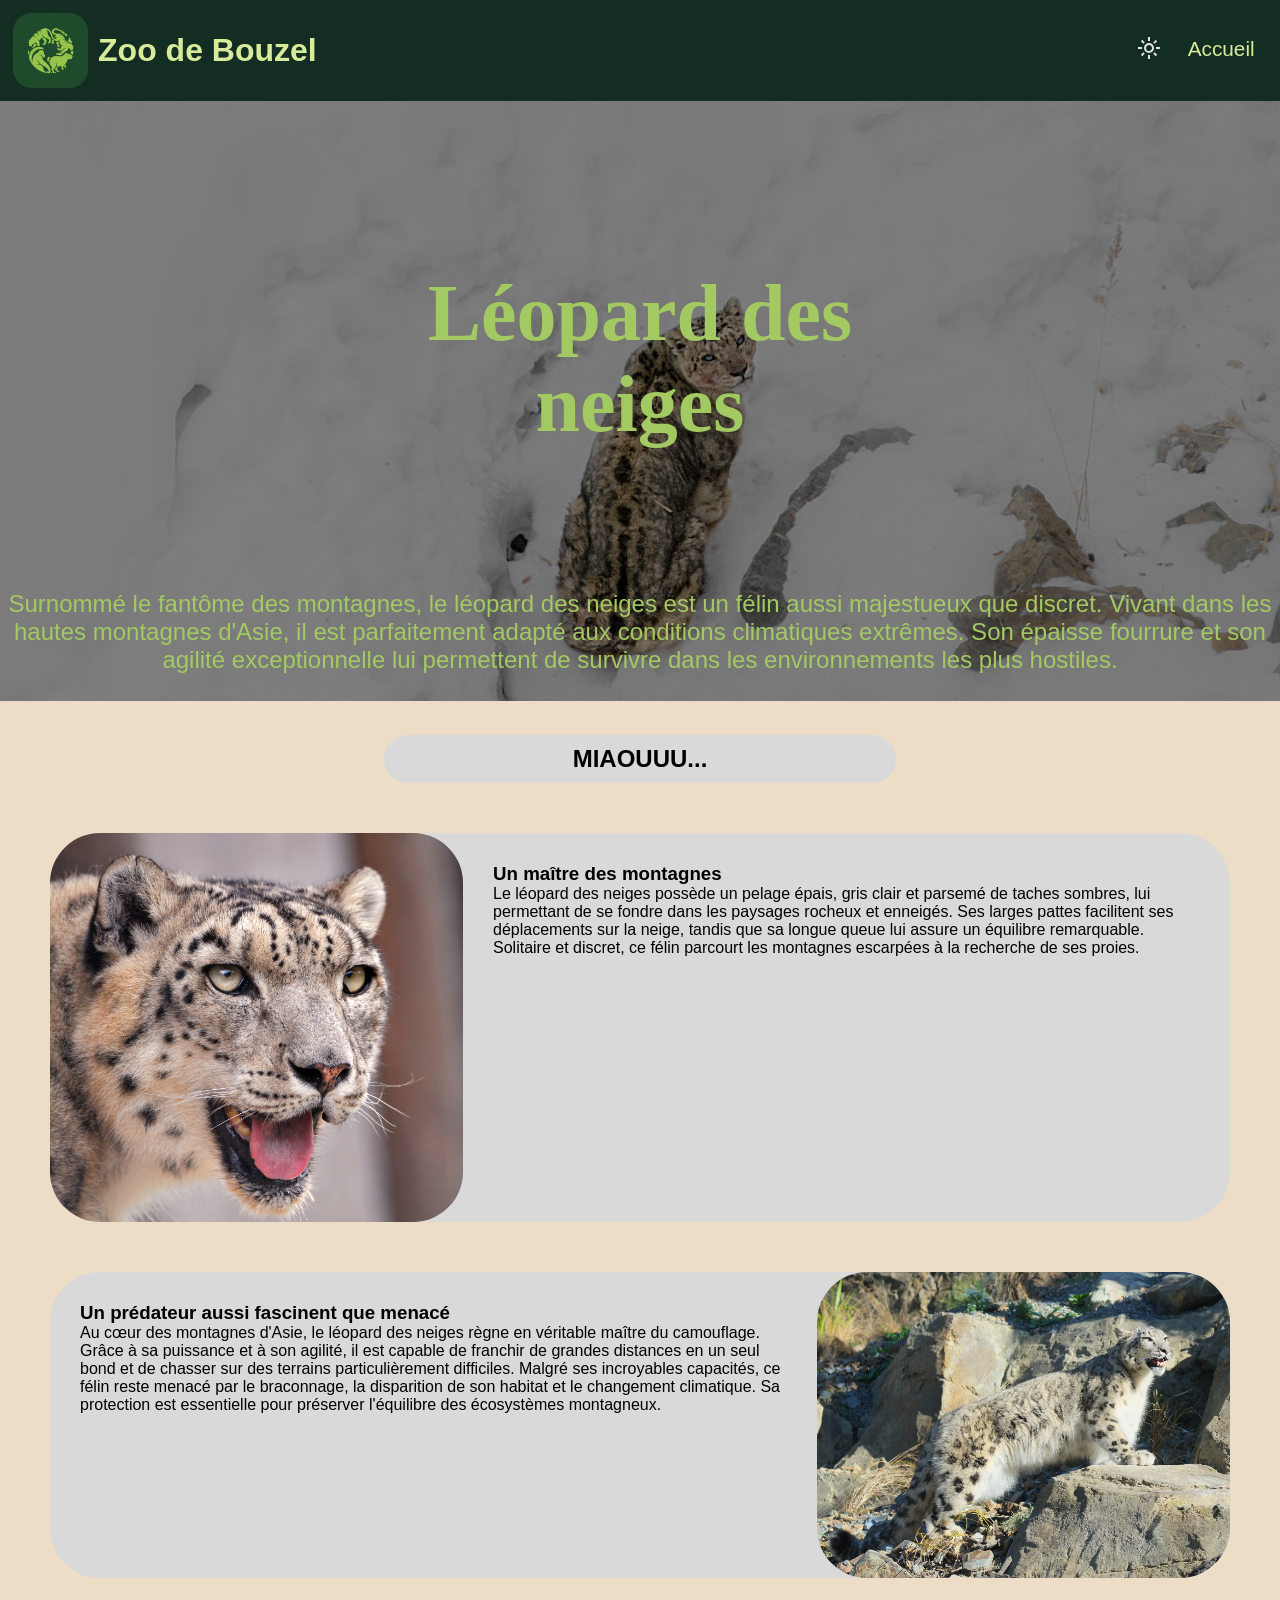
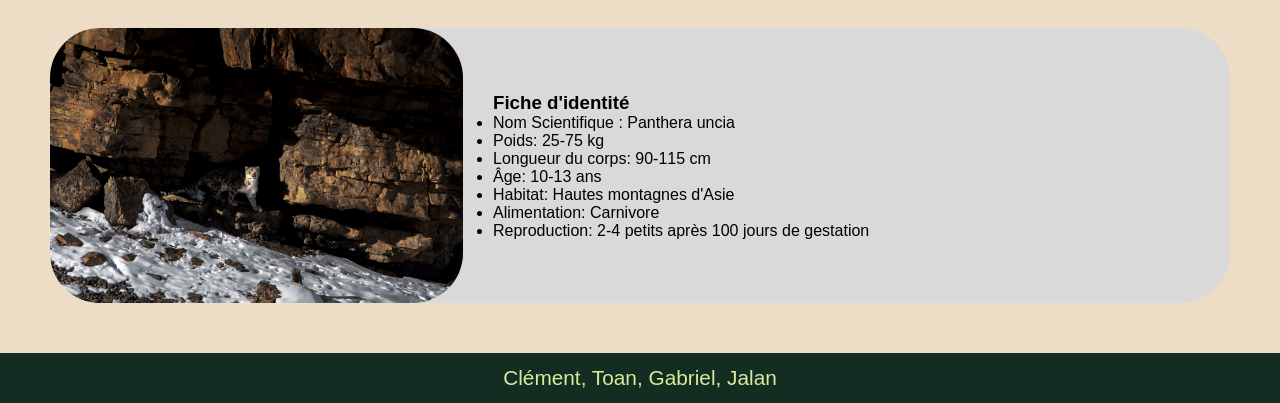
==== pages/animalClement.html @ 20b4ce11 "Ajout d'attributs alt aux images et amélioration de l'accessibilité du bouton de changement de thème" ====
<!DOCTYPE html>
<html lang="en">
<head>
    <meta charset="UTF-8">
    <meta name="viewport" content="width=device-width, initial-scale=1.0">
    <link rel="icon" type="image/png" href="../Autres/logo.png">
    <link rel="stylesheet" href="../css/global.css">
    <link rel="stylesheet" href="../css/animalClement.css">
    <link rel="stylesheet" id="theme" href="../css/light.css">
    <script src="../js/theme-changer.js" defer></script>
    <title>Leopard</title>
</head>
<body>
    <!-- Header -->
    <header>
        <img alt="Logo du Zoo" id="logo_header" src="../Autres/logo.png">
        <h1 id = "titre">Zoo de Bouzel</h1>
        <button aria-label="Changer le thème" class ="in_header" id="themeChanger" type="button"> <!-- Bouton pour changer le thème / aria-label permet de décrire l'objectif du bouton et aria-hidden="true" permet de cacher le contenu du bouton pour les utilisateurs de lecteurs d'écran -->
            <span aria-hidden="true">
                <svg xmlns="http://www.w3.org/2000/svg" viewBox="0 0 24 24" height="24px" width="24px" fill="#e3e3e3"><path d="M12,21q-3.75,0-6.38-2.63T3,12T5.63,5.63T12,3q0.35,0 0.69,0.02q0.34,0.02 0.66,0.07q-1.03,0.73-1.64,1.89T11.1,7.5q0,2.25 1.57,3.82T16.5,12.9q1.38,0 2.53-0.61t1.88-1.64q0.05,0.33 0.07,0.66T21,12q0,3.75-2.63,6.38T12,21Zm0-2q2.2,0 3.95-1.21t2.55-3.16q-0.5,0.13-1,0.2t-1,0.08q-3.07,0-5.24-2.16Q9.1,10.58 9.1,7.5q0-0.5 0.08-1t0.2-1Q7.43,6.3 6.21,8.05T5,12q0,2.9 2.05,4.95T12,19Zm-0.25-6.75Z"/></svg>
                <svg xmlns="http://www.w3.org/2000/svg" viewBox="0 0 24 24" height="24px" width="24px" fill="#e3e3e3"><path d="M14.13,14.13Q15,13.25 15,12T14.13,9.88T12,9T9.88,9.88T9,12t0.88,2.13T12,15t2.13-0.88ZM8.46,15.54Q7,14.08 7,12Q7,9.92 8.46,8.46T12,7t3.54,1.46T17,12t-1.46,3.54T12,17q-2.07,0-3.54-1.46ZM5,13H1V11H5v2Zm18,0H19V11h4v2ZM11,5V1h2V5H11Zm0,18V19h2v4H11ZM6.4,7.75L3.88,5.32L5.3,3.85l2.4,2.5L6.4,7.75Zm12.3,12.4l-2.42-2.52l1.32-1.38l2.52,2.43L18.7,20.15ZM16.25,6.4l2.43-2.52L20.15,5.3l-2.5,2.4l-1.4-1.3ZM3.85,18.7l2.53-2.43L7.75,17.6L5.33,20.13L3.85,18.7ZM12,12Z"/></svg>
            </span>
        </button>
        <a class= "in_header" href="../index.html">Accueil</a>
    </header>
    <!-- Background image with animal name -->
    <div class="image_titre">
        <img class="title" alt="Snow leopard in the snow" id="bg_leopard" src="../Autres/Snow_leopard_in_fully_covered_snow.jpg">
        <h1 id="title_animal">Léopard des neiges</h1>
        <p id="sub_title">Surnommé le fantôme des montagnes, 
            le léopard des neiges est un félin aussi majestueux que discret. 
            Vivant dans les hautes montagnes d'Asie, 
            il est parfaitement adapté aux conditions climatiques extrêmes. 
            Son épaisse fourrure et son agilité exceptionnelle lui permettent de survivre 
            dans les environnements les plus hostiles.</p>
    </div>
    <!-- Animal sound -->
    <h2>MIAOUUU...</h2>
    <!-- Global animal description -->
    <div class="card">
        <img id="animal_face" alt="Snow leopard face" class="leopard" src="../Autres/Snow_leopard_portrait.jpg">
        <div class="content">
            <h3 >Un maître des montagnes</h3>

            <p>Le léopard des neiges possède un pelage épais, 
                gris clair et parsemé de taches sombres, 
                lui permettant de se fondre dans les paysages rocheux et enneigés. 
                Ses larges pattes facilitent ses déplacements sur la neige, 
                tandis que sa longue queue lui assure un équilibre remarquable. 
                Solitaire et discret, 
                ce félin parcourt les montagnes escarpées à la recherche de ses proies.</p>
        </div>
    </div>
    <!-- Importante information -->
    <div class="card" id="reverse_card">
        <img class="leopard" alt="Snow leopard standing among rocks" src="../Autres/Snow_Leopard_standing_among_rocks.jpg">
        <div class="content">
            <h3>Un prédateur aussi fascinent que menacé</h3>
            <p>Au cœur des montagnes d'Asie, 
                le léopard des neiges règne en véritable maître du camouflage. 
                Grâce à sa puissance et à son agilité, 
                il est capable de franchir de grandes distances en un seul bond et de chasser 
                sur des terrains particulièrement difficiles. Malgré ses incroyables capacités, 
                ce félin reste menacé par le braconnage, 
                la disparition de son habitat et le changement climatique. 
                Sa protection est essentielle pour préserver l'équilibre des écosystèmes montagneux.</p>
        </div>
    </div>
    <!-- Precise description -->
    <div class="card">
        <img class="leopard" alt="Snow leopard in a cavity" src="../Autres/Snow_leopard_in_rock_cavity.jpg">
        <div class="content" id="id_card">
        <h3>Fiche d'identité</h3>
        <ul>
            <li>Nom Scientifique : Panthera uncia</li>
            <li>Poids: 25-75 kg</li>
            <li>Longueur du corps: 90-115 cm</li>
            <li>Âge: 10-13 ans</li>
            <li>Habitat: Hautes montagnes d'Asie</li>
            <li>Alimentation: Carnivore</li>
            <li>Reproduction: 2-4 petits après 100 jours de gestation</li>
        </ul>
        </div>
    </div>
    <!-- Footer -->
    <footer>
        <p class= "in_footer">Clément, Toan, Gabriel, Jalan</p>
    </footer>
</body>
</html>
---- css/global.css ----
* {
  box-sizing: border-box;
  margin: 0;
  padding: 0;
}
body {
  font-family: "Helvetica Neue", Helvetica, Arial, sans-serif;
  margin: 0px;
}

header {
	position:sticky;
	z-index: 10;
	top:0px;
	left:0px;
	padding: 1%;

	
	display:flex;
	flex-direction: row;
	
	justify-content: space-between;
	align-items: center;
}


.in_header {
	
	color:#D8EB9A;
	padding: 1%;
	margin: 0px;
	text-decoration: none;
	text-align: center;
	border-bottom: 2px solid;
	border-color: #d8eb9a00;

	font-size: 130%;
	transition: 0.5s;
}

.in_footer{
	color:#D8EB9A;
	padding: 1%;
	margin: 0px;
	text-decoration: none;
	text-align: center;
	font-size: 130%;
}

#logo_header {
	max-width : 6%;
	height: auto;
	transition: 0.5s; 
}
#logo_header:hover {
	transform: scale(1.1);
}
#titre{
	text-align: left;
	font-size:200%;
	margin: 0px;
	height: 100%;
	width: 100%;
	padding-left: 10px;
}

.conteneur {
  max-width: 1440px;
  margin: 0 auto;
  padding: 20px;
}

a {
	text-decoration: none;
}
---- css/animalClement.css ----
html{
    background-color: #EEDDC6;
}
p{
    font-family:sans-serif;
}
header {
    z-index: 1;
}
h3{
    font-family:sans-serif;
}

.card{
    display: flex;
    background-color: #d9d9d9;
    border-radius: 50px;
    margin: 50px;    
}

h2{
    margin: 30px 30%;
    padding: 10px;
    background-color:#d9d9d9;
    text-align: center;
    border-radius: 50px;
}

#bg_leopard{   
    width: 100% ;
    height: 600px ;
    object-fit: cover;
    object-position: center;
    filter: brightness(0.5);
}
#reverse_card{
    flex-direction: row-reverse;
    
}

#title_animal{
    font-family:regular;
    position: absolute;
    top: 50%;
    left: 50%;
    transform: translate(-50%, -100%);
    font-size: 5rem;
    color: #a3c962;
}
#sub_title{
    
    margin-top: 50px;
    position: absolute;
    top: 60%;
    font-size: 1.5rem;
    color: #a3c962;
}
#id_card{
    display: flex;
    flex-direction: column;
    justify-content: center;}

.image_titre{

    text-align: center;
    color: #a3c962;
}
.content{
    padding: 30px;
}
.leopard{
    width: 35%;
    object-fit: cover;
    object-position: center;
    border-radius: 50px;
}
@media screen and (max-width: 768px) {
    #sub_title{
        font-size: 1rem;
        margin:20px;
    }
    #reverse_card{
        flex-direction: column;
    }
    .card{
        flex-direction: column;
    }
    .leopard{
        width: 80%;
        align-self: center;
        margin: 20px;
    }

}
---- css/light.css ----
/*-----------------------------------global-----------------------------------------------------*/
header{
  	background: #142D23;

}
footer {
	background: #142D23;
}
body{
  color: #000000;

  background-color: #EEDDC6;

}

.in_header {
  background: #142D23;
  color:#D8EB9A;

}
.in_header:hover {
	border-color: #D8EB9A;
}
.in_footer{
	color:#D8EB9A;
}
#titre{
	color:#D8EB9A;
}
/*-----------------------------------index.html-----------------------------------------------------*/
#box1{
  color:#D8EB9A;
}
.switch_box{
  background: #D9D9D9;
}
.switch_box:hover {
    .image_switch {
        translate:  100%;
    }
    .text_box_left {
        color:#000000;
    }
    .text_box_right {
        color:#00000000;
    }
}
.text_box_left{
  color: #000000;
}
.text_box_right{
  color:#000000;
}
#box2{
  background: #E7EDDB;

}
#box3{
  background: #EEDDC6;

}
#horaires{
  color: #866941;
}
#box4{
      background: #E7EDDB;

}
#tarif{
      color: #142D23;

}
#video_box{
  background: #D9D9D9;
}

#themeChanger svg:first-child {
    display: none;
}
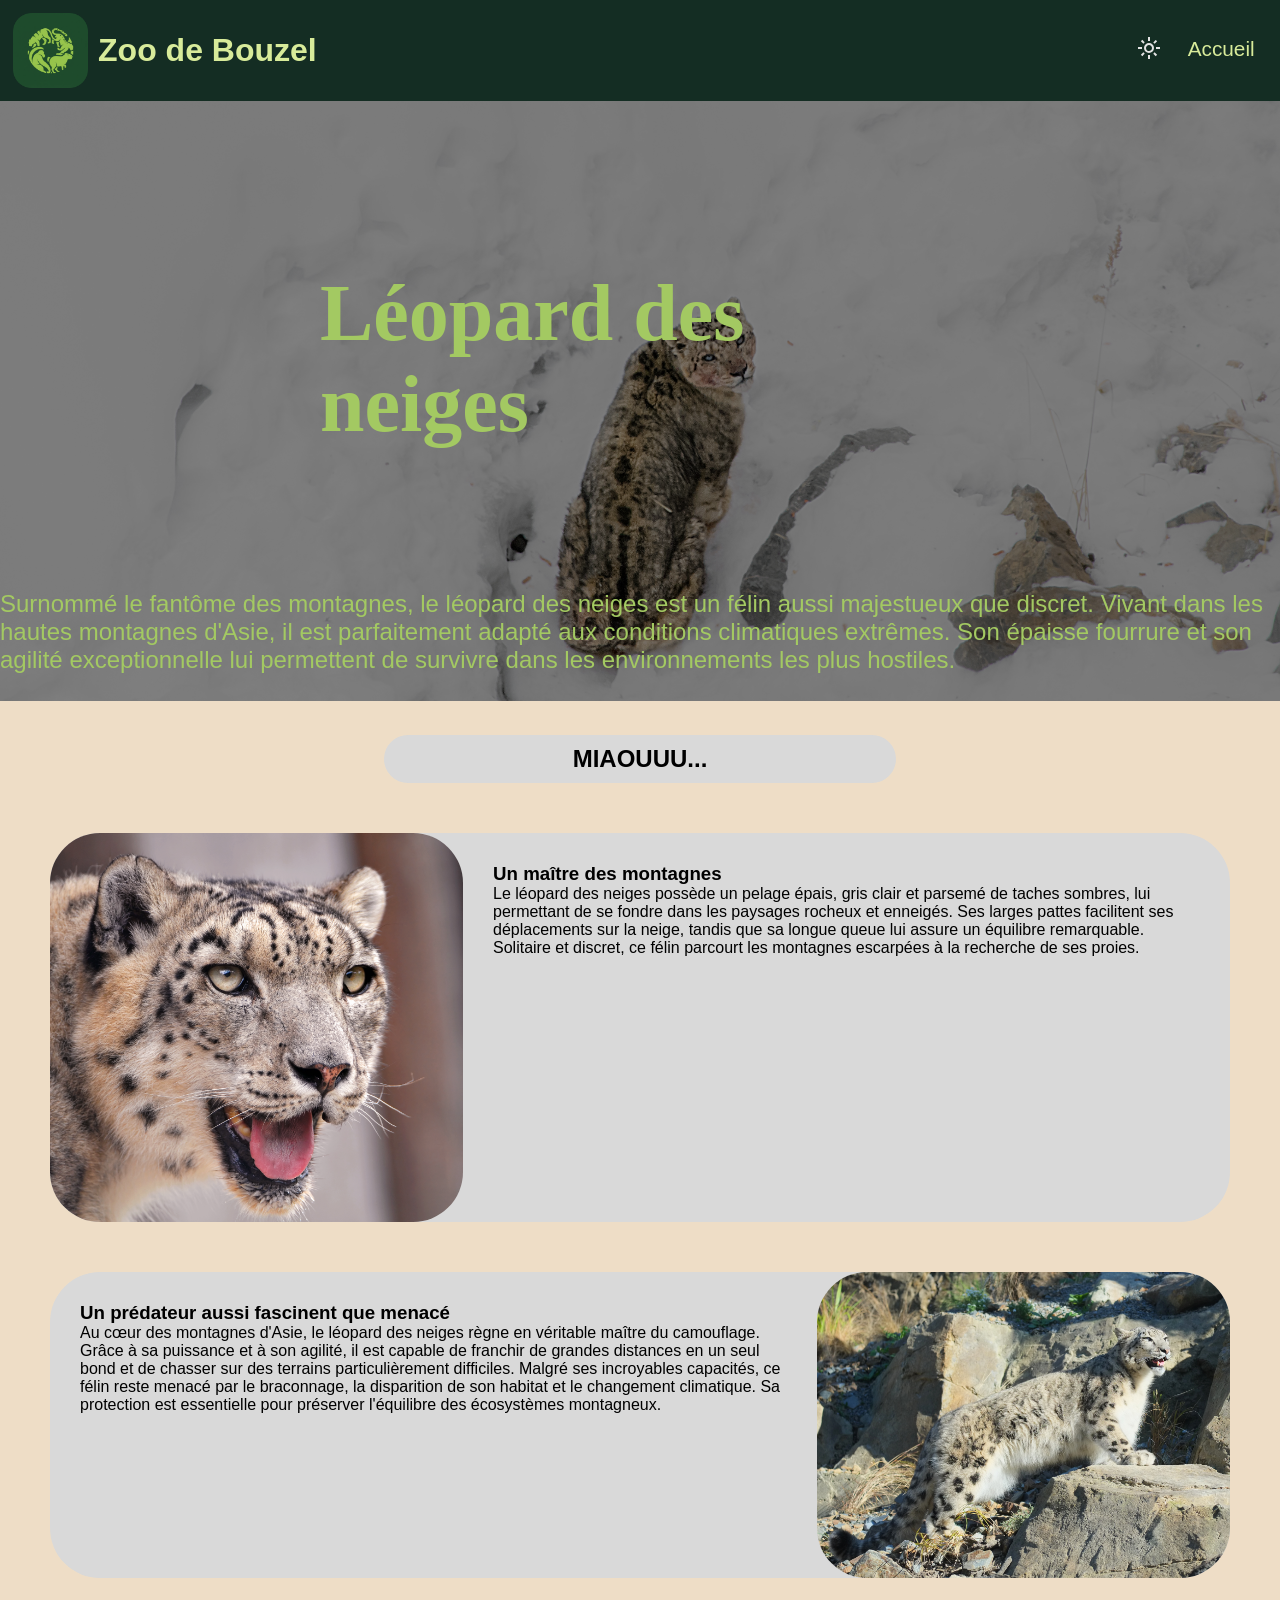
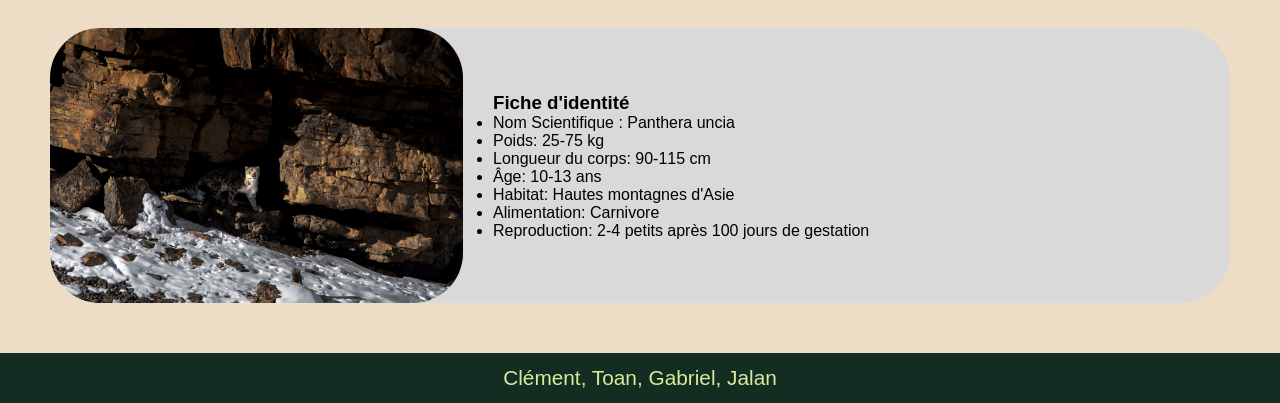
==== commit 3e7e7434: "Update page titles and improve accessibility in animal pages" ====
--- a/pages/animalClement.html
+++ b/pages/animalClement.html
@@ -1,5 +1,5 @@
 <!DOCTYPE html>
-<html lang="en">
+<html lang="fr">
 <head>
     <meta charset="UTF-8">
     <meta name="viewport" content="width=device-width, initial-scale=1.0">
@@ -8,11 +8,11 @@
     <link rel="stylesheet" href="../css/animalClement.css">
     <link rel="stylesheet" id="theme" href="../css/light.css">
     <script src="../js/theme-changer.js" defer></script>
-    <title>Leopard</title>
+    <title>Zoo de Bouzel - Léopard des neiges</title>
 </head>
 <body>
     <!-- Header -->
-    <header>
+<header>
         <img alt="Logo du Zoo" id="logo_header" src="../Autres/logo.png">
         <h1 id = "titre">Zoo de Bouzel</h1>
         <button aria-label="Changer le thème" class ="in_header" id="themeChanger" type="button"> <!-- Bouton pour changer le thème / aria-label permet de décrire l'objectif du bouton et aria-hidden="true" permet de cacher le contenu du bouton pour les utilisateurs de lecteurs d'écran -->
@@ -22,10 +22,10 @@
             </span>
         </button>
         <a class= "in_header" href="../index.html">Accueil</a>
-    </header>
+    </header> 
     <!-- Background image with animal name -->
     <div class="image_titre">
-        <img class="title" alt="Snow leopard in the snow" id="bg_leopard" src="../Autres/Snow_leopard_in_fully_covered_snow.jpg">
+        <img class="title" id="bg_leopard" src="../Autres/Snow_leopard_in_fully_covered_snow.jpg">
         <h1 id="title_animal">Léopard des neiges</h1>
         <p id="sub_title">Surnommé le fantôme des montagnes, 
             le léopard des neiges est un félin aussi majestueux que discret. 
@@ -38,7 +38,7 @@
     <h2>MIAOUUU...</h2>
     <!-- Global animal description -->
     <div class="card">
-        <img id="animal_face" alt="Snow leopard face" class="leopard" src="../Autres/Snow_leopard_portrait.jpg">
+        <img id="animal_face" class="leopard" src="../Autres/Snow_leopard_portrait.jpg">
         <div class="content">
             <h3 >Un maître des montagnes</h3>
 
@@ -53,7 +53,7 @@
     </div>
     <!-- Importante information -->
     <div class="card" id="reverse_card">
-        <img class="leopard" alt="Snow leopard standing among rocks" src="../Autres/Snow_Leopard_standing_among_rocks.jpg">
+        <img class="leopard" src="../Autres/Snow_Leopard_standing_among_rocks.jpg">
         <div class="content">
             <h3>Un prédateur aussi fascinent que menacé</h3>
             <p>Au cœur des montagnes d'Asie, 
@@ -68,7 +68,7 @@
     </div>
     <!-- Precise description -->
     <div class="card">
-        <img class="leopard" alt="Snow leopard in a cavity" src="../Autres/Snow_leopard_in_rock_cavity.jpg">
+        <img class="leopard" src="../Autres/Snow_leopard_in_rock_cavity.jpg">
         <div class="content" id="id_card">
         <h3>Fiche d'identité</h3>
         <ul>
--- a/css/animalClement.css
+++ b/css/animalClement.css
@@ -60,7 +60,7 @@
     flex-direction: column;
     justify-content: center;}
 
-.image_titre{
+.image_title{
 
     text-align: center;
     color: #a3c962;
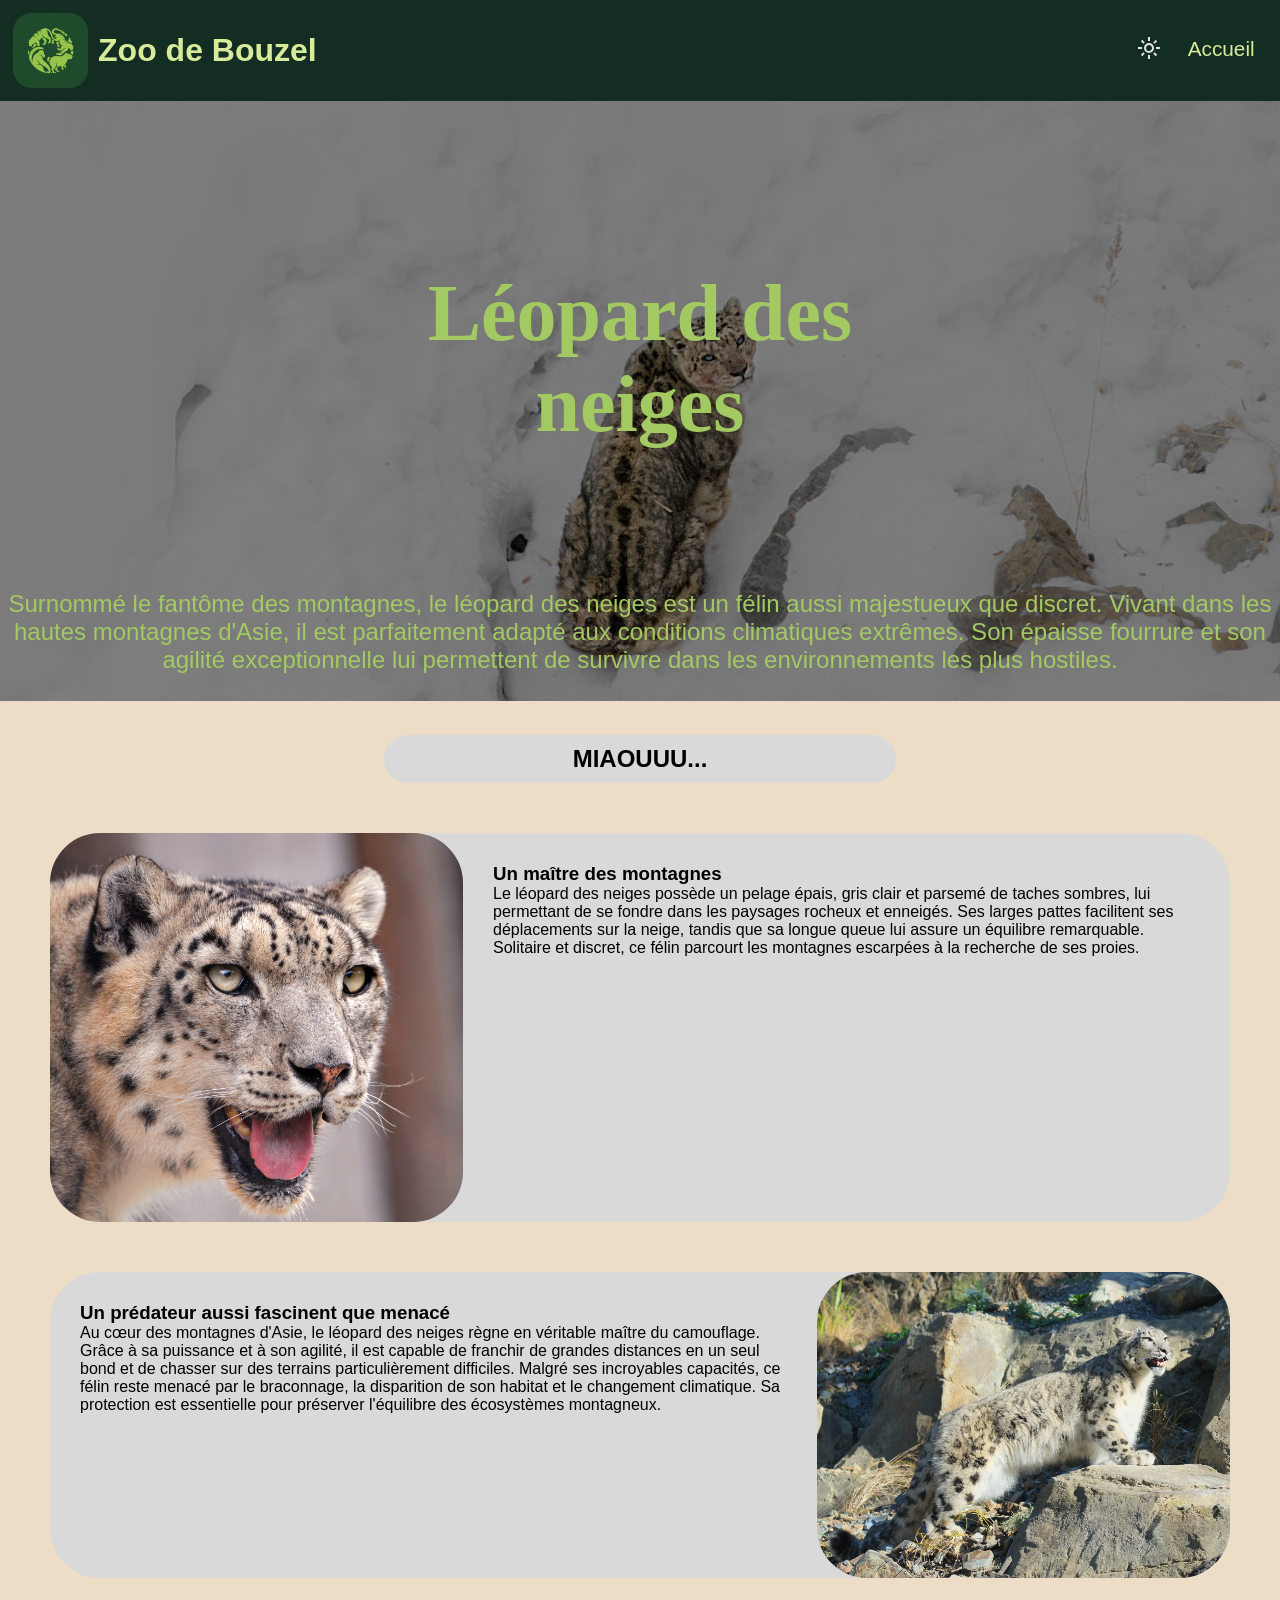
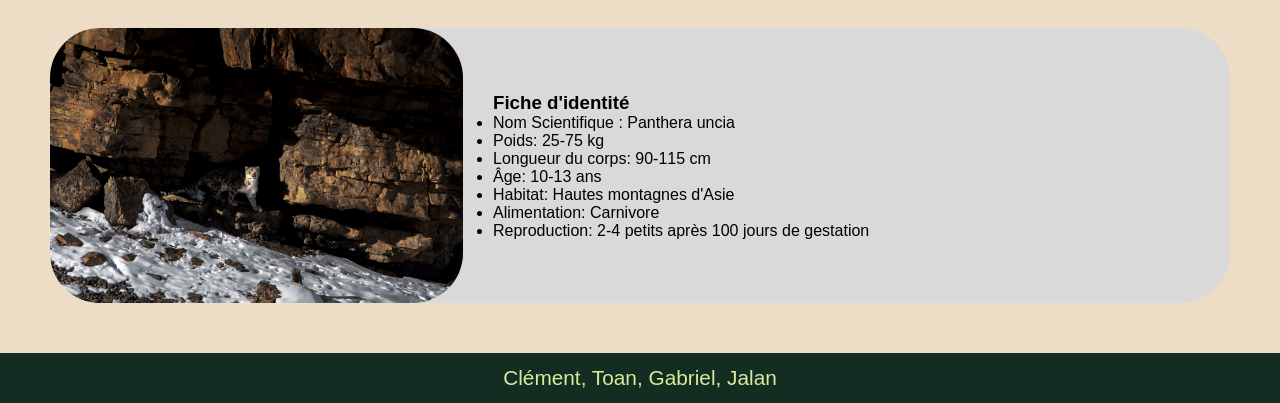
==== commit d93d5c19: "Merge branch 'main' of https://github.com/Clement-Barre/Projet-R1.02" ====
--- a/pages/animalClement.html
+++ b/pages/animalClement.html
@@ -24,8 +24,8 @@
         <a class= "in_header" href="../index.html">Accueil</a>
     </header> 
     <!-- Background image with animal name -->
-    <div class="image_titre">
-        <img class="title" id="bg_leopard" src="../Autres/Snow_leopard_in_fully_covered_snow.jpg">
+    <div class="image_title">
+        <img class="title" alt="Snow leopard in the snow" id="bg_leopard" src="../Autres/Snow_leopard_in_fully_covered_snow.jpg">
         <h1 id="title_animal">Léopard des neiges</h1>
         <p id="sub_title">Surnommé le fantôme des montagnes, 
             le léopard des neiges est un félin aussi majestueux que discret. 
@@ -38,7 +38,7 @@
     <h2>MIAOUUU...</h2>
     <!-- Global animal description -->
     <div class="card">
-        <img id="animal_face" class="leopard" src="../Autres/Snow_leopard_portrait.jpg">
+        <img id="animal_face" alt="Snow leopard face" class="leopard" src="../Autres/Snow_leopard_portrait.jpg">
         <div class="content">
             <h3 >Un maître des montagnes</h3>
 
@@ -53,7 +53,7 @@
     </div>
     <!-- Importante information -->
     <div class="card" id="reverse_card">
-        <img class="leopard" src="../Autres/Snow_Leopard_standing_among_rocks.jpg">
+        <img class="leopard" alt="Snow leopard standing among rocks" src="../Autres/Snow_Leopard_standing_among_rocks.jpg">
         <div class="content">
             <h3>Un prédateur aussi fascinent que menacé</h3>
             <p>Au cœur des montagnes d'Asie, 
@@ -68,7 +68,7 @@
     </div>
     <!-- Precise description -->
     <div class="card">
-        <img class="leopard" src="../Autres/Snow_leopard_in_rock_cavity.jpg">
+        <img class="leopard" alt="Snow leopard in a cavity" src="../Autres/Snow_leopard_in_rock_cavity.jpg">
         <div class="content" id="id_card">
         <h3>Fiche d'identité</h3>
         <ul>
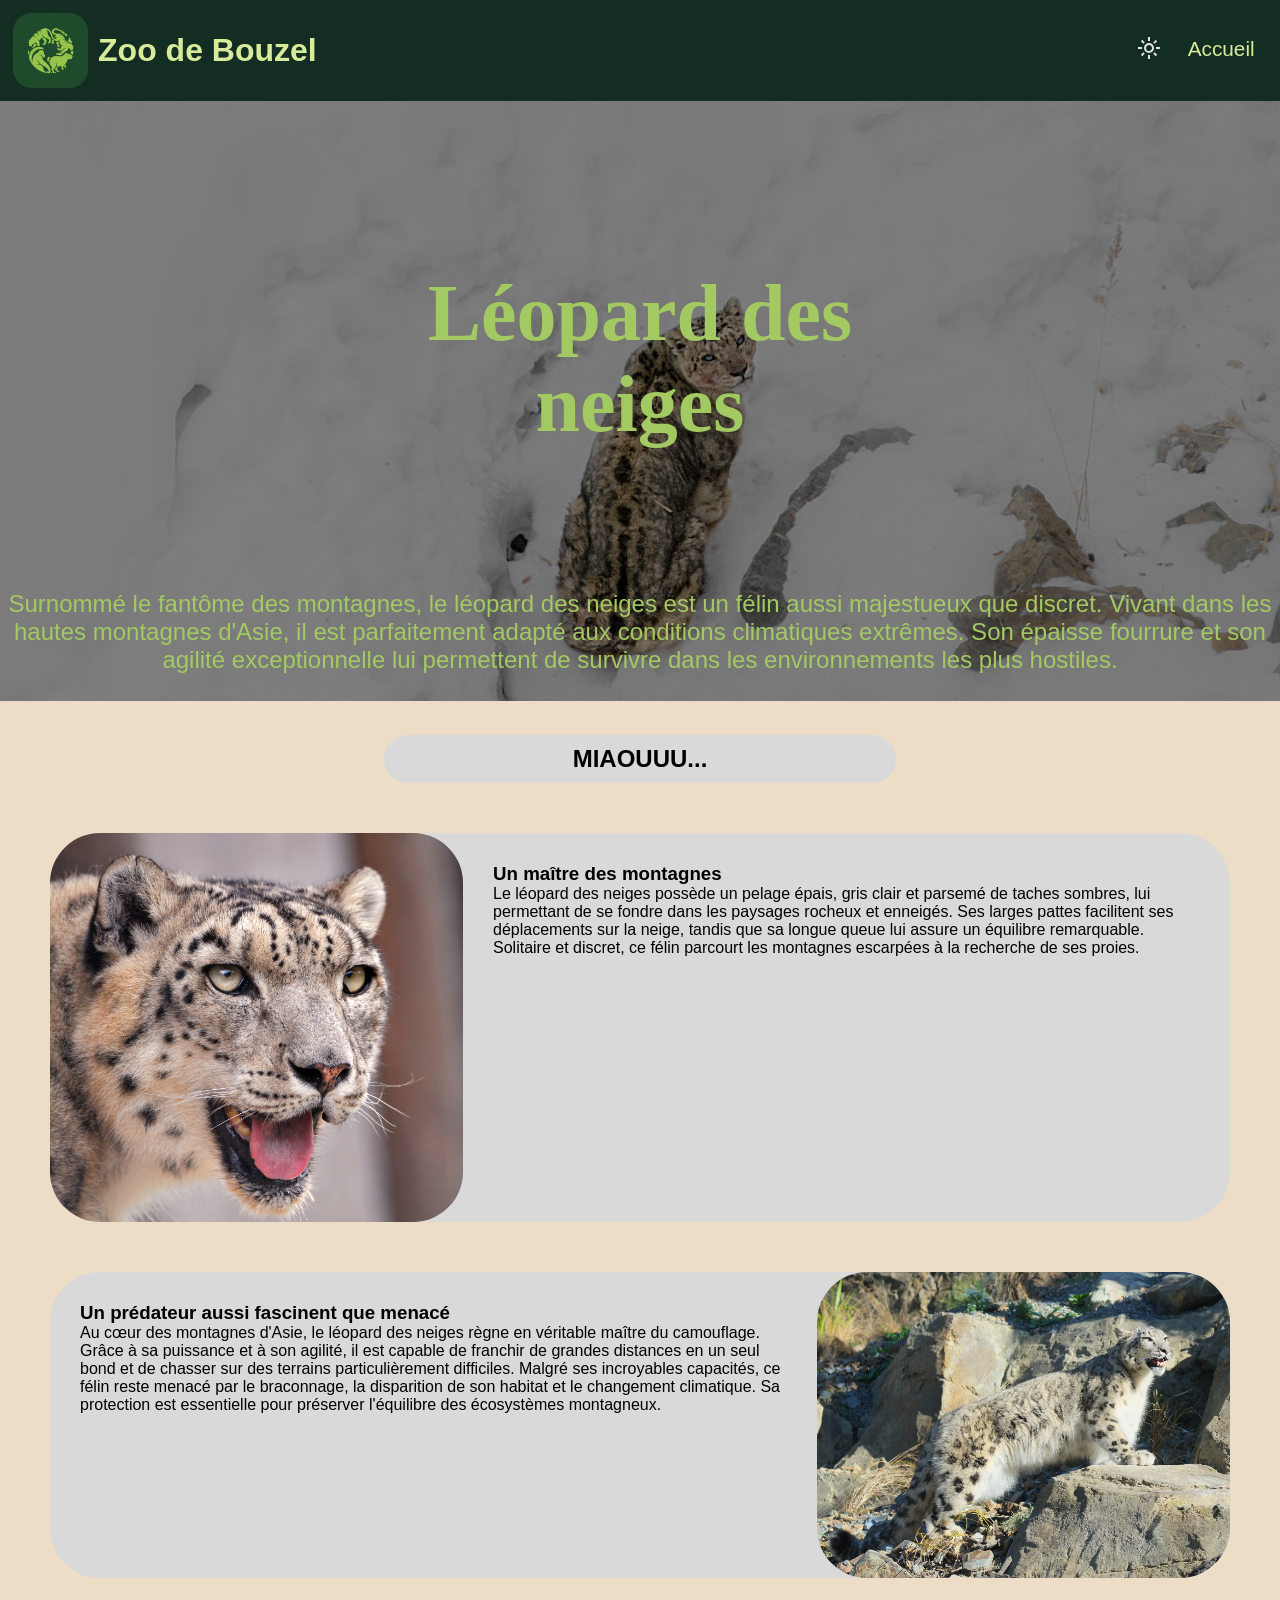
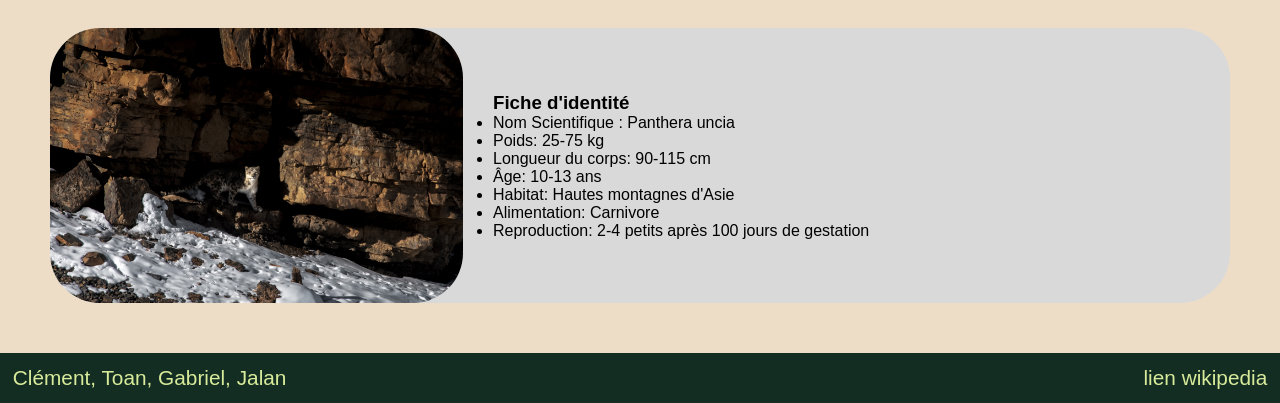
==== commit 879a0a51: "Ajout d'un lien Wikipedia dans le pied de page de animalClement.html et amélioration de la structure" ====
--- a/pages/animalClement.html
+++ b/pages/animalClement.html
@@ -8,11 +8,11 @@
     <link rel="stylesheet" href="../css/animalClement.css">
     <link rel="stylesheet" id="theme" href="../css/light.css">
     <script src="../js/theme-changer.js" defer></script>
-    <title>Zoo de Bouzel - Léopard des neiges</title>
+    <title>Leopard</title>
 </head>
 <body>
     <!-- Header -->
-<header>
+    <header>
         <img alt="Logo du Zoo" id="logo_header" src="../Autres/logo.png">
         <h1 id = "titre">Zoo de Bouzel</h1>
         <button aria-label="Changer le thème" class ="in_header" id="themeChanger" type="button"> <!-- Bouton pour changer le thème / aria-label permet de décrire l'objectif du bouton et aria-hidden="true" permet de cacher le contenu du bouton pour les utilisateurs de lecteurs d'écran -->
@@ -22,7 +22,7 @@
             </span>
         </button>
         <a class= "in_header" href="../index.html">Accueil</a>
-    </header> 
+    </header>
     <!-- Background image with animal name -->
     <div class="image_title">
         <img class="title" alt="Snow leopard in the snow" id="bg_leopard" src="../Autres/Snow_leopard_in_fully_covered_snow.jpg">
@@ -85,6 +85,7 @@
     <!-- Footer -->
     <footer>
         <p class= "in_footer">Clément, Toan, Gabriel, Jalan</p>
+        <a class="in_footer" href="https://fr.wikipedia.org/wiki/Panth%C3%A8re_des_neiges">lien wikipedia</a>
     </footer>
 </body>
 </html>
--- a/css/global.css
+++ b/css/global.css
@@ -23,6 +23,11 @@
 	align-items: center;
 }
 
+footer {
+	display:flex;
+	flex-direction: row;
+	justify-content: space-between;
+}
 
 .in_header {
 	
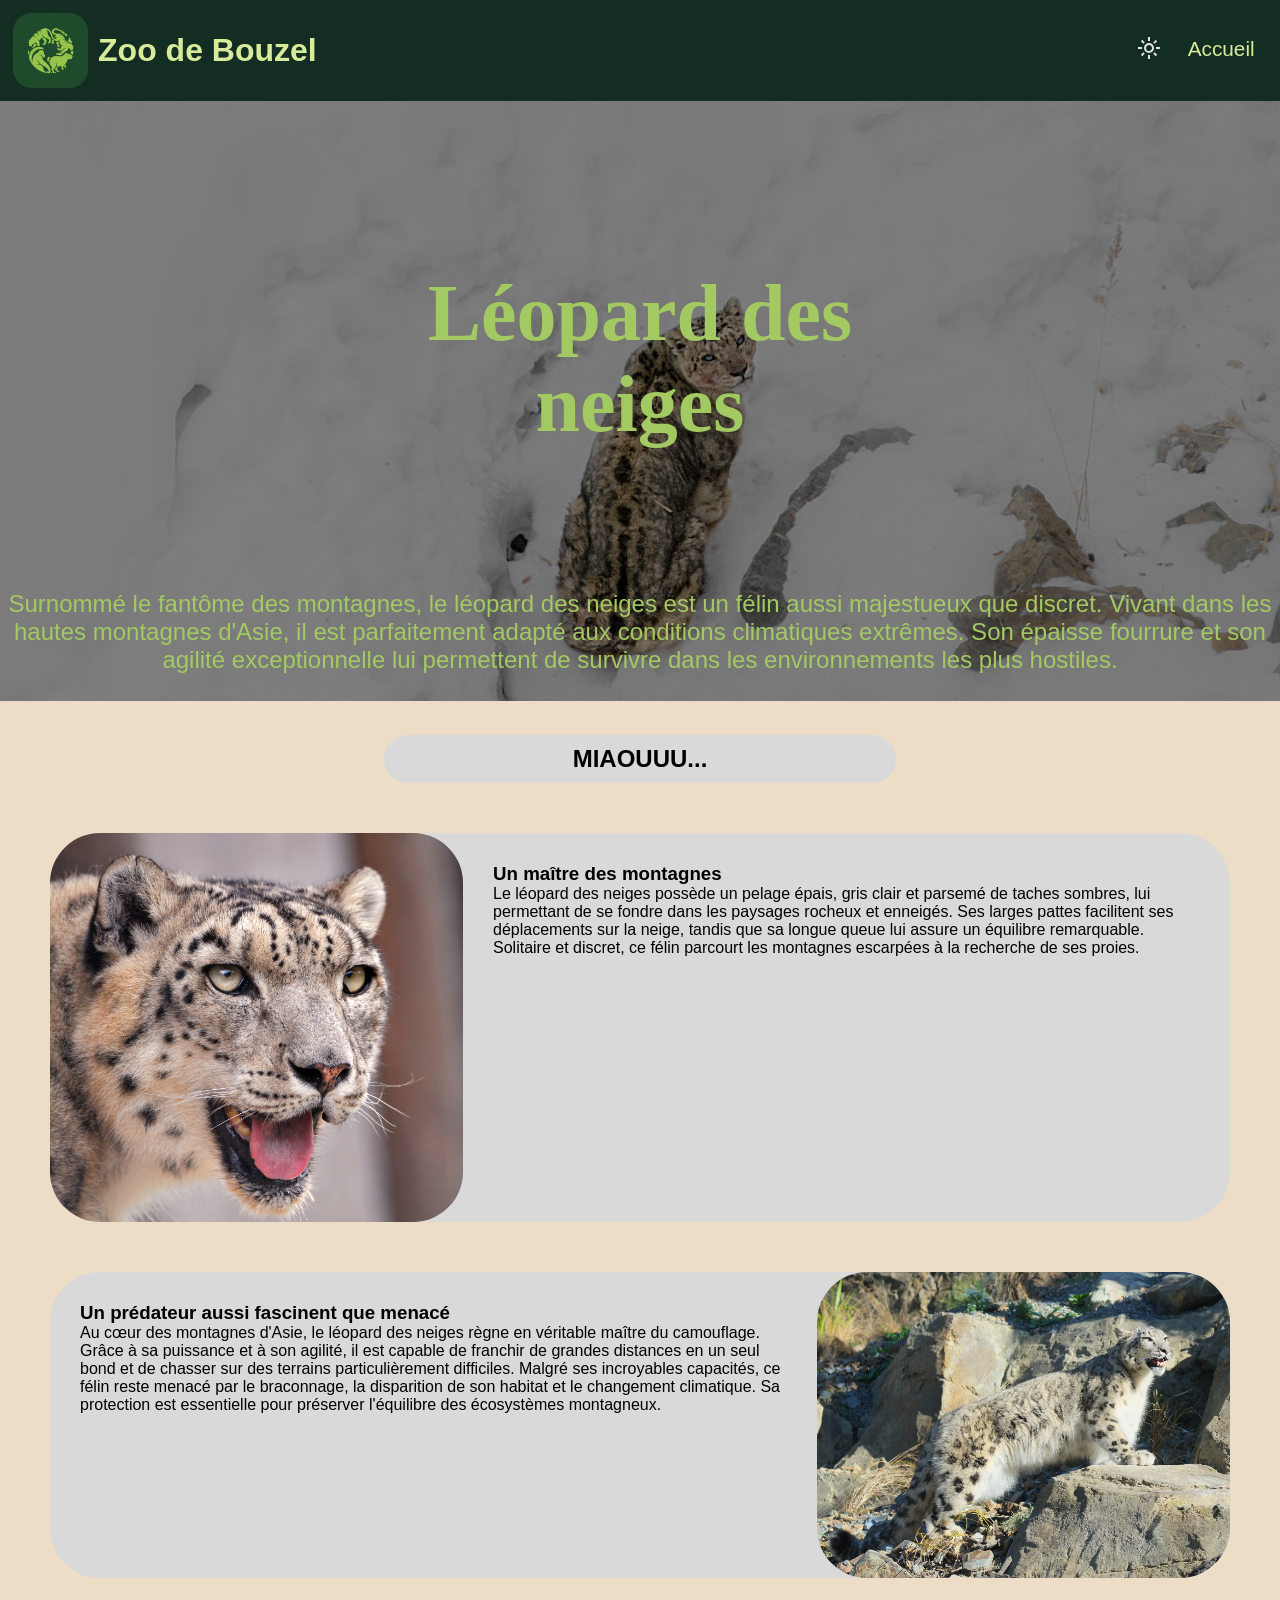
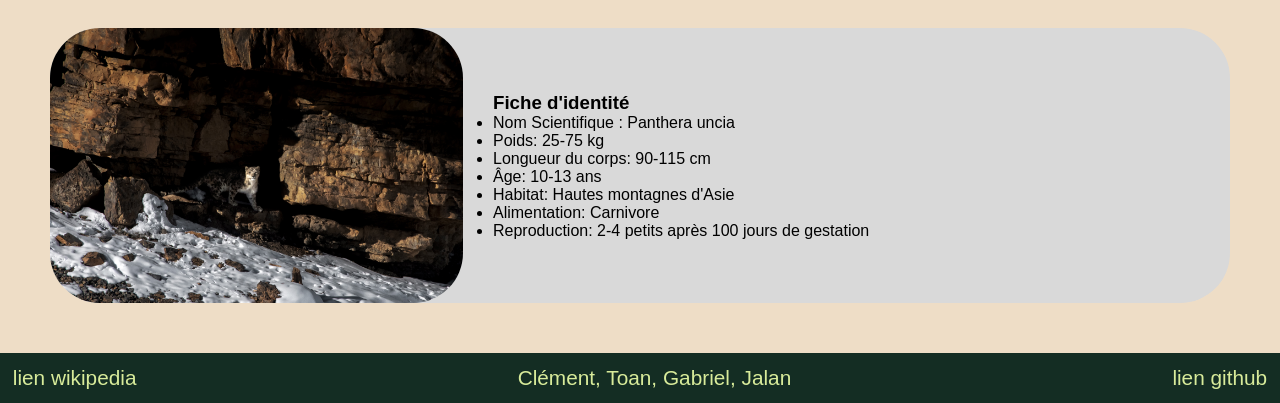
==== commit 4e2ff7bd: "Ajout de liens Wikipedia et GitHub dans le pied de page des pages animalClement.html, animalJalan.ht" ====
--- a/pages/animalClement.html
+++ b/pages/animalClement.html
@@ -8,11 +8,11 @@
     <link rel="stylesheet" href="../css/animalClement.css">
     <link rel="stylesheet" id="theme" href="../css/light.css">
     <script src="../js/theme-changer.js" defer></script>
-    <title>Leopard</title>
+    <title>Zoo de Bouzel - Léopard des neiges</title>
 </head>
 <body>
     <!-- Header -->
-    <header>
+<header>
         <img alt="Logo du Zoo" id="logo_header" src="../Autres/logo.png">
         <h1 id = "titre">Zoo de Bouzel</h1>
         <button aria-label="Changer le thème" class ="in_header" id="themeChanger" type="button"> <!-- Bouton pour changer le thème / aria-label permet de décrire l'objectif du bouton et aria-hidden="true" permet de cacher le contenu du bouton pour les utilisateurs de lecteurs d'écran -->
@@ -22,7 +22,7 @@
             </span>
         </button>
         <a class= "in_header" href="../index.html">Accueil</a>
-    </header>
+    </header> 
     <!-- Background image with animal name -->
     <div class="image_title">
         <img class="title" alt="Snow leopard in the snow" id="bg_leopard" src="../Autres/Snow_leopard_in_fully_covered_snow.jpg">
@@ -84,8 +84,9 @@
     </div>
     <!-- Footer -->
     <footer>
-        <p class= "in_footer">Clément, Toan, Gabriel, Jalan</p>
         <a class="in_footer" href="https://fr.wikipedia.org/wiki/Panth%C3%A8re_des_neiges">lien wikipedia</a>
+        <p class="in_footer">Clément, Toan, Gabriel, Jalan</p>
+        <a class="in_footer" href="https://github.com/Clement-Barre/Projet-R1.02">lien github</a>
     </footer>
 </body>
 </html>
